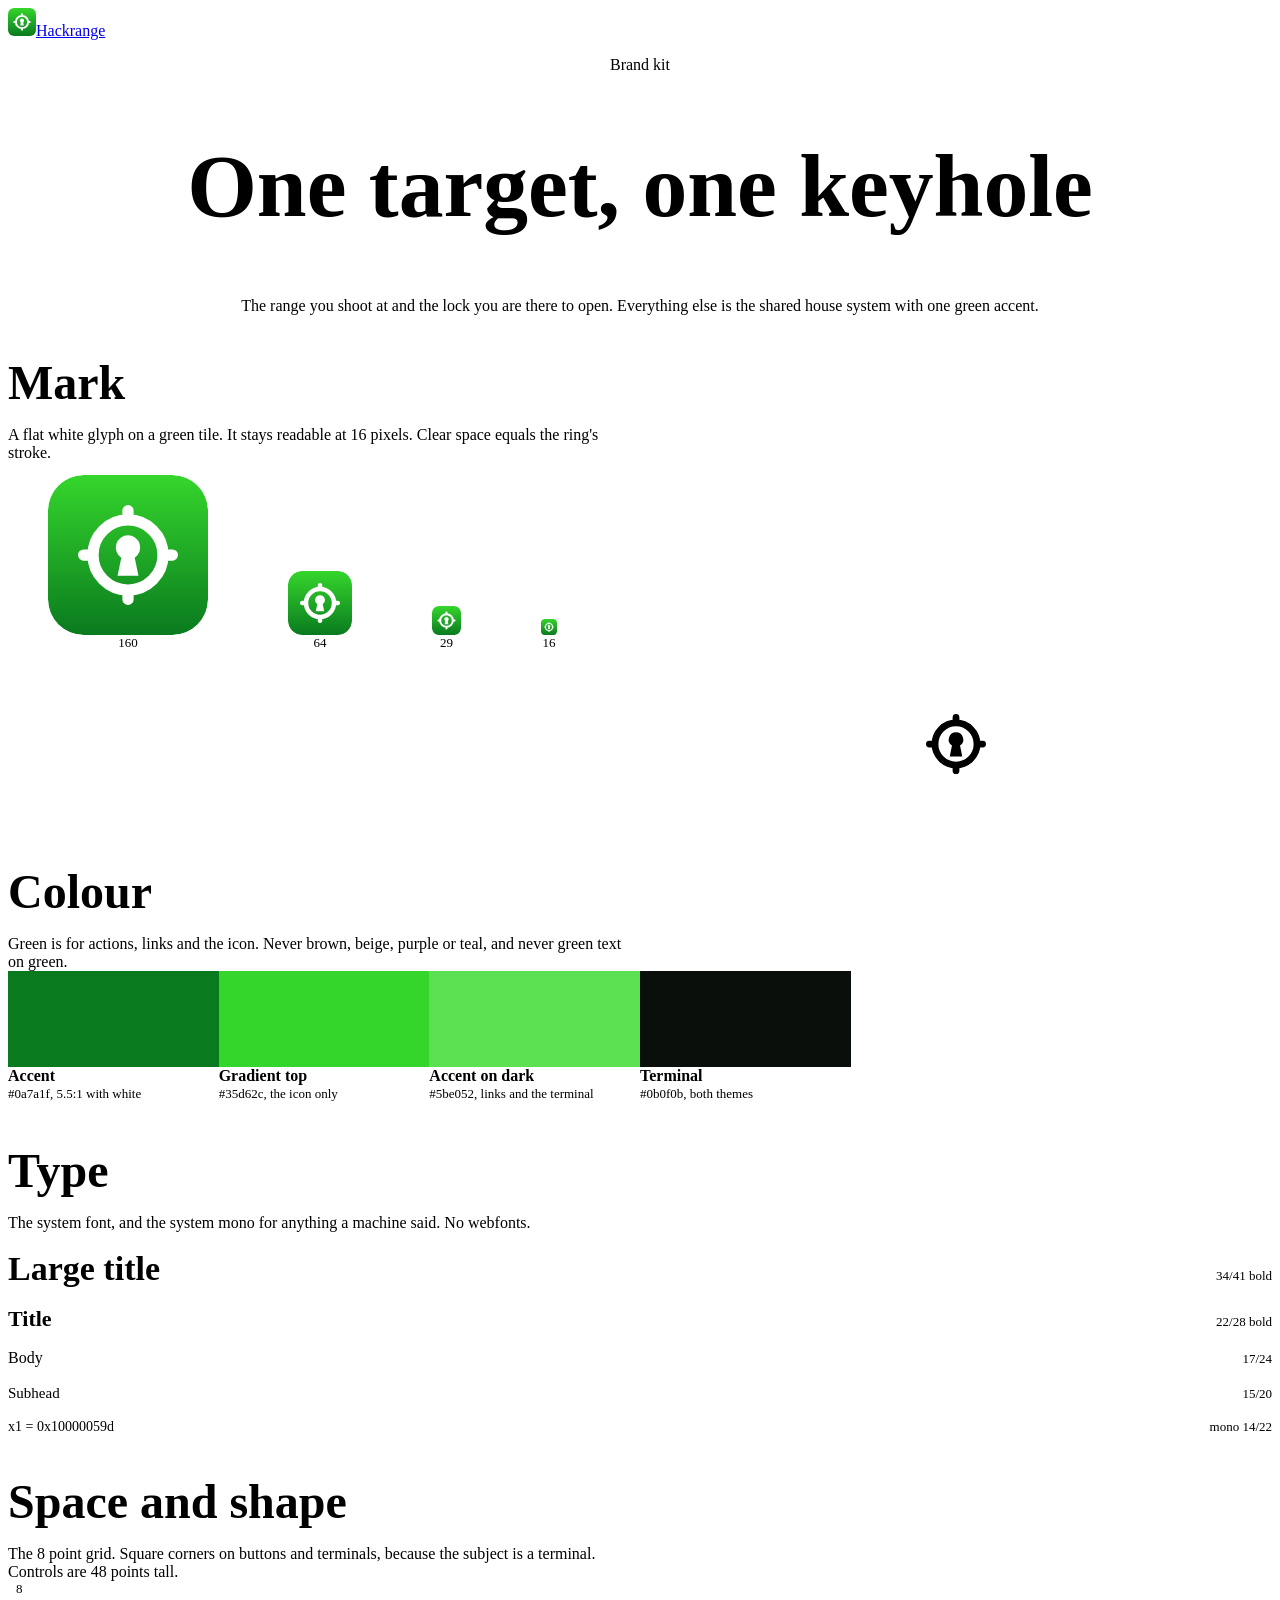
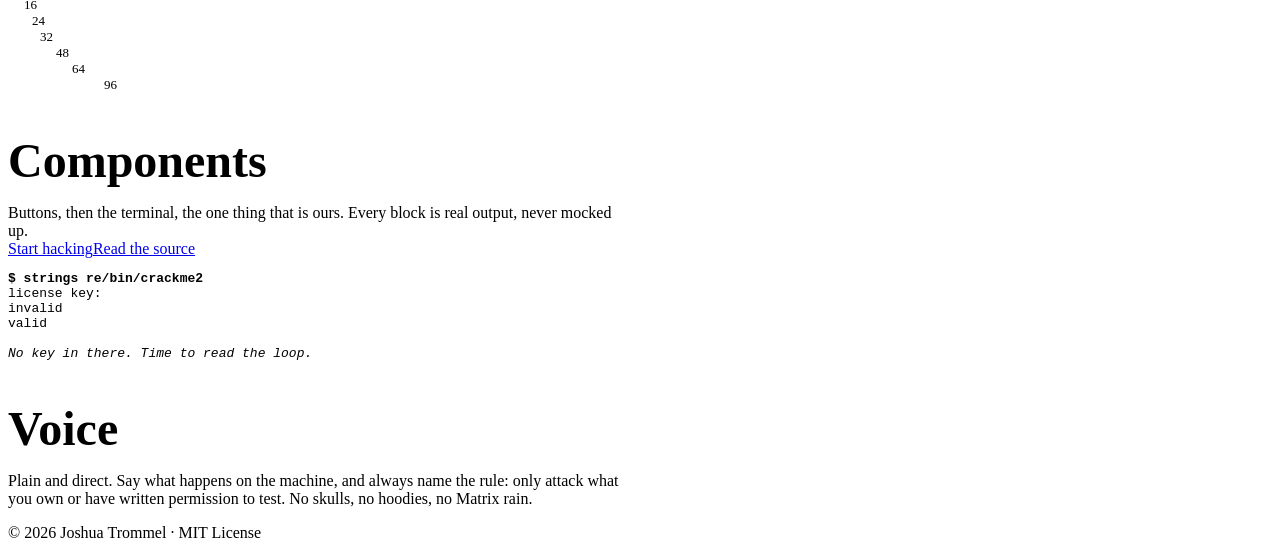
==== web/brand/index.html @ b597b339 "Go public: landing, brand kit, loopback pin, honest crackme2 Co-Authored-By: Claude Opus 5.5 <norepl" ====
<!doctype html>
<html lang="en">
<head>
<meta charset="utf-8">
<meta name="viewport" content="width=device-width, initial-scale=1">
<title>Hackrange brand kit</title>
<meta name="description" content="Hackrange's mark, colour, type, space and terminal, in one page.">
<link rel="icon" href="/favicon.svg" type="image/svg+xml">
<link rel="stylesheet" href="/tokens.css">
<link rel="stylesheet" href="/landing.css">
<style>
section { padding: var(--sp-8) 0; border-top: 1px solid var(--line); }
header.top { padding: var(--sp-9) 0 var(--sp-8); text-align: center; }
header.top h1 { font-size: clamp(44px, 7vw, 96px); }
h2 { font-size: clamp(32px, 4vw, 48px); margin-bottom: var(--sp-3); }
.intro { color: var(--sub); max-width: 620px; margin-bottom: var(--sp-6); }
.grid { display: grid; gap: var(--sp-4); grid-template-columns: repeat(auto-fill, minmax(200px, 1fr)); }
.card { border: 1px solid var(--line); padding: var(--sp-5); }
.card small { display: block; color: var(--sub); font-size: 13px; line-height: 18px; margin-top: var(--sp-2); }
.sw { height: 96px; margin-bottom: var(--sp-3); border: 1px solid var(--line); }
code { font: 13px/18px var(--mono); }
.marks { display: flex; flex-wrap: wrap; align-items: flex-end; gap: var(--sp-6); }
.marks img { display: block; border-radius: 22.5%; margin-bottom: var(--sp-2); }
.marks figure { font-size: 13px; color: var(--sub); text-align: center; }
.on { display: grid; grid-template-columns: 1fr 1fr; gap: var(--sp-4); margin-top: var(--sp-6); }
.on div { height: 160px; display: grid; place-items: center; border: 1px solid var(--line); }
.on i { display: block; width: 96px; height: 96px; background: currentColor; -webkit-mask: url(mark.svg) center / contain no-repeat; mask: url(mark.svg) center / contain no-repeat; }
.on .a { background: var(--btn); color: #fff; border: 0; }
.on .b { color: var(--accent); }
.type p { border-bottom: 1px solid var(--line); padding: var(--sp-4) 0; display: flex; justify-content: space-between; align-items: baseline; gap: var(--sp-4); }
.type span:last-child { color: var(--sub); font-size: 13px; white-space: nowrap; }
.bar { display: flex; align-items: center; gap: var(--sp-4); margin-bottom: var(--sp-2); font-size: 13px; color: var(--sub); }
.bar b { height: 16px; background: var(--accent); }
.row { display: flex; flex-wrap: wrap; gap: var(--sp-2); }
</style>
</head>
<body>
<header class="nav" aria-label="Site">
  <a class="nav-brand" href="/" aria-label="Hackrange home"><img src="/icon.svg" alt="" width="28" height="28"><span>Hackrange</span></a>
</header>
<main class="wrap">
<header class="top"><p class="label">Brand kit</p><h1>One target, one keyhole</h1><p class="body">The range you shoot at and the lock you are there to open. Everything else is the shared house system with one green accent.</p></header>
<section><h2>Mark</h2><p class="intro">A flat white glyph on a green tile. It stays readable at 16 pixels. Clear space equals the ring's stroke.</p>
<div class="marks">
<figure><img src="/icon.svg" width="160" height="160" alt="Hackrange icon">160</figure>
<figure><img src="/icon.svg" width="64" height="64" alt="">64</figure>
<figure><img src="/icon.svg" width="29" height="29" alt="">29</figure>
<figure><img src="/icon.svg" width="16" height="16" alt="">16</figure>
</div>
<div class="on"><div class="a"><i></i></div><div class="b"><i></i></div></div></section>
<section><h2>Colour</h2><p class="intro">Green is for actions, links and the icon. Never brown, beige, purple or teal, and never green text on green.</p>
<div class="grid">
<div class="card"><div class="sw" style="background:#0a7a1f"></div><b>Accent</b><small><code>#0a7a1f</code>, 5.5:1 with white</small></div>
<div class="card"><div class="sw" style="background:#35d62c"></div><b>Gradient top</b><small><code>#35d62c</code>, the icon only</small></div>
<div class="card"><div class="sw" style="background:#5be052"></div><b>Accent on dark</b><small><code>#5be052</code>, links and the terminal</small></div>
<div class="card"><div class="sw" style="background:#0b0f0b"></div><b>Terminal</b><small><code>#0b0f0b</code>, both themes</small></div>
</div></section>
<section class="type"><h2>Type</h2><p class="intro">The system font, and the system mono for anything a machine said. No webfonts.</p>
<p><span style="font-size:34px;line-height:41px;font-weight:700">Large title</span><span>34/41 bold</span></p>
<p><span style="font-size:22px;line-height:28px;font-weight:700">Title</span><span>22/28 bold</span></p>
<p><span>Body</span><span>17/24</span></p>
<p><span style="font-size:15px;line-height:20px">Subhead</span><span>15/20</span></p>
<p><span style="font-family:var(--mono);font-size:14px">x1 = 0x10000059d</span><span>mono 14/22</span></p></section>
<section><h2>Space and shape</h2><p class="intro">The 8 point grid. Square corners on buttons and terminals, because the subject is a terminal. Controls are 48 points tall.</p>
<div class="bar"><b style="width:8px"></b>8</div><div class="bar"><b style="width:16px"></b>16</div><div class="bar"><b style="width:24px"></b>24</div><div class="bar"><b style="width:32px"></b>32</div><div class="bar"><b style="width:48px"></b>48</div><div class="bar"><b style="width:64px"></b>64</div><div class="bar"><b style="width:96px"></b>96</div></section>
<section><h2>Components</h2><p class="intro">Buttons, then the terminal, the one thing that is ours. Every block is real output, never mocked up.</p>
<div class="row"><a class="btn btn-solid" href="/#start">Start hacking</a><a class="btn btn-ghost" href="/brand/">Read the source</a></div>
<pre class="term start"><b>$ strings re/bin/crackme2</b>
license key:
invalid
valid

<i>No key in there. Time to read the loop.</i></pre></section>
<section><h2>Voice</h2><p class="intro">Plain and direct. Say what happens on the machine, and always name the rule: only attack what you own or have written permission to test. No skulls, no hoodies, no Matrix rain.</p></section>
</main>
<footer class="foot"><p class="legal">&copy; 2026 Joshua Trommel &middot; MIT License</p></footer>
</body>
</html>
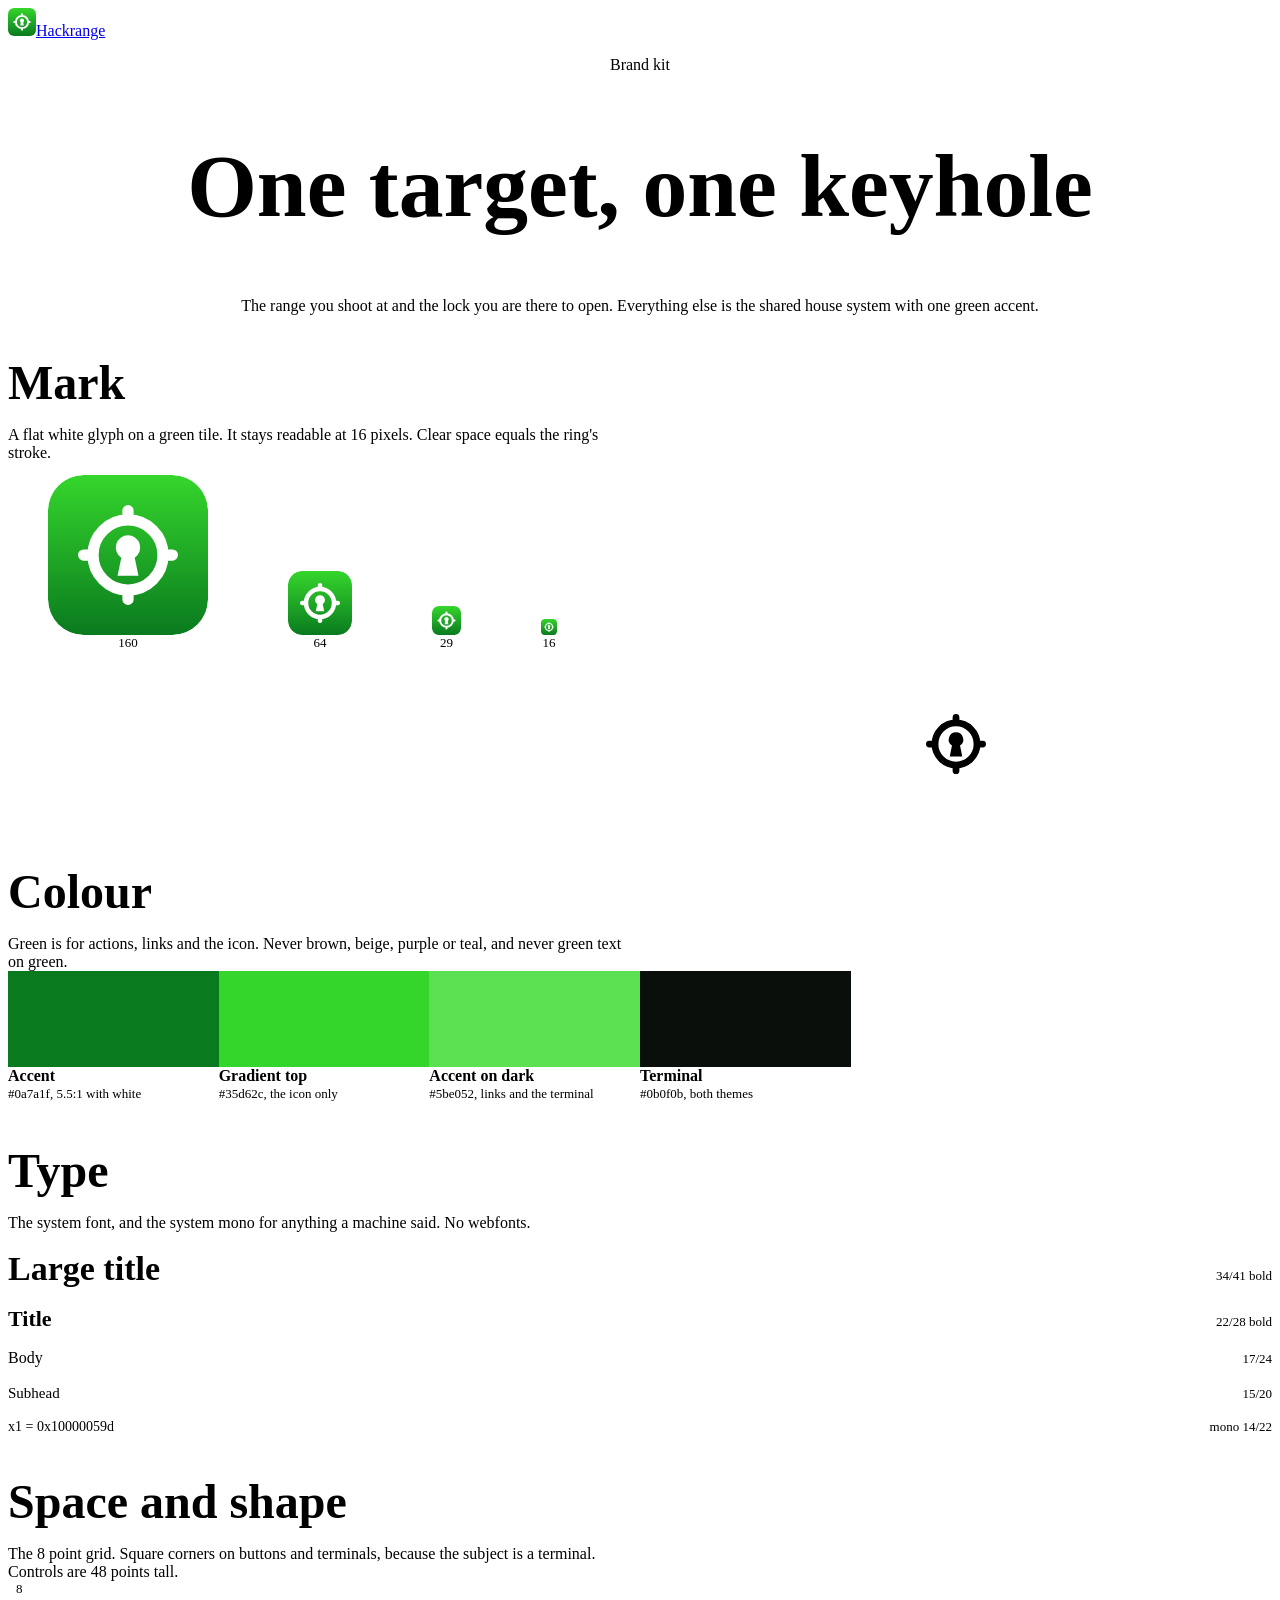
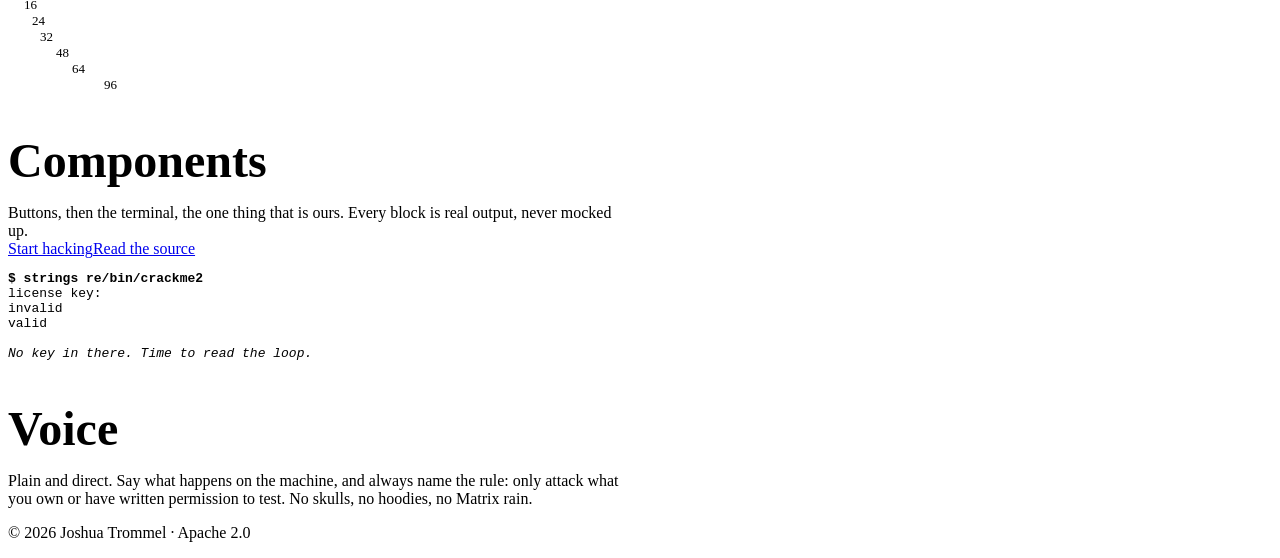
==== commit ae458bf7: "License: switch to Apache 2.0 Co-Authored-By: Claude Opus 4.8 <noreply@anthropic.com> Claude-Session" ====
--- a/web/brand/index.html
+++ b/web/brand/index.html
@@ -73,6 +73,6 @@
 <i>No key in there. Time to read the loop.</i></pre></section>
 <section><h2>Voice</h2><p class="intro">Plain and direct. Say what happens on the machine, and always name the rule: only attack what you own or have written permission to test. No skulls, no hoodies, no Matrix rain.</p></section>
 </main>
-<footer class="foot"><p class="legal">&copy; 2026 Joshua Trommel &middot; MIT License</p></footer>
+<footer class="foot"><p class="legal">&copy; 2026 Joshua Trommel &middot; Apache 2.0</p></footer>
 </body>
 </html>
